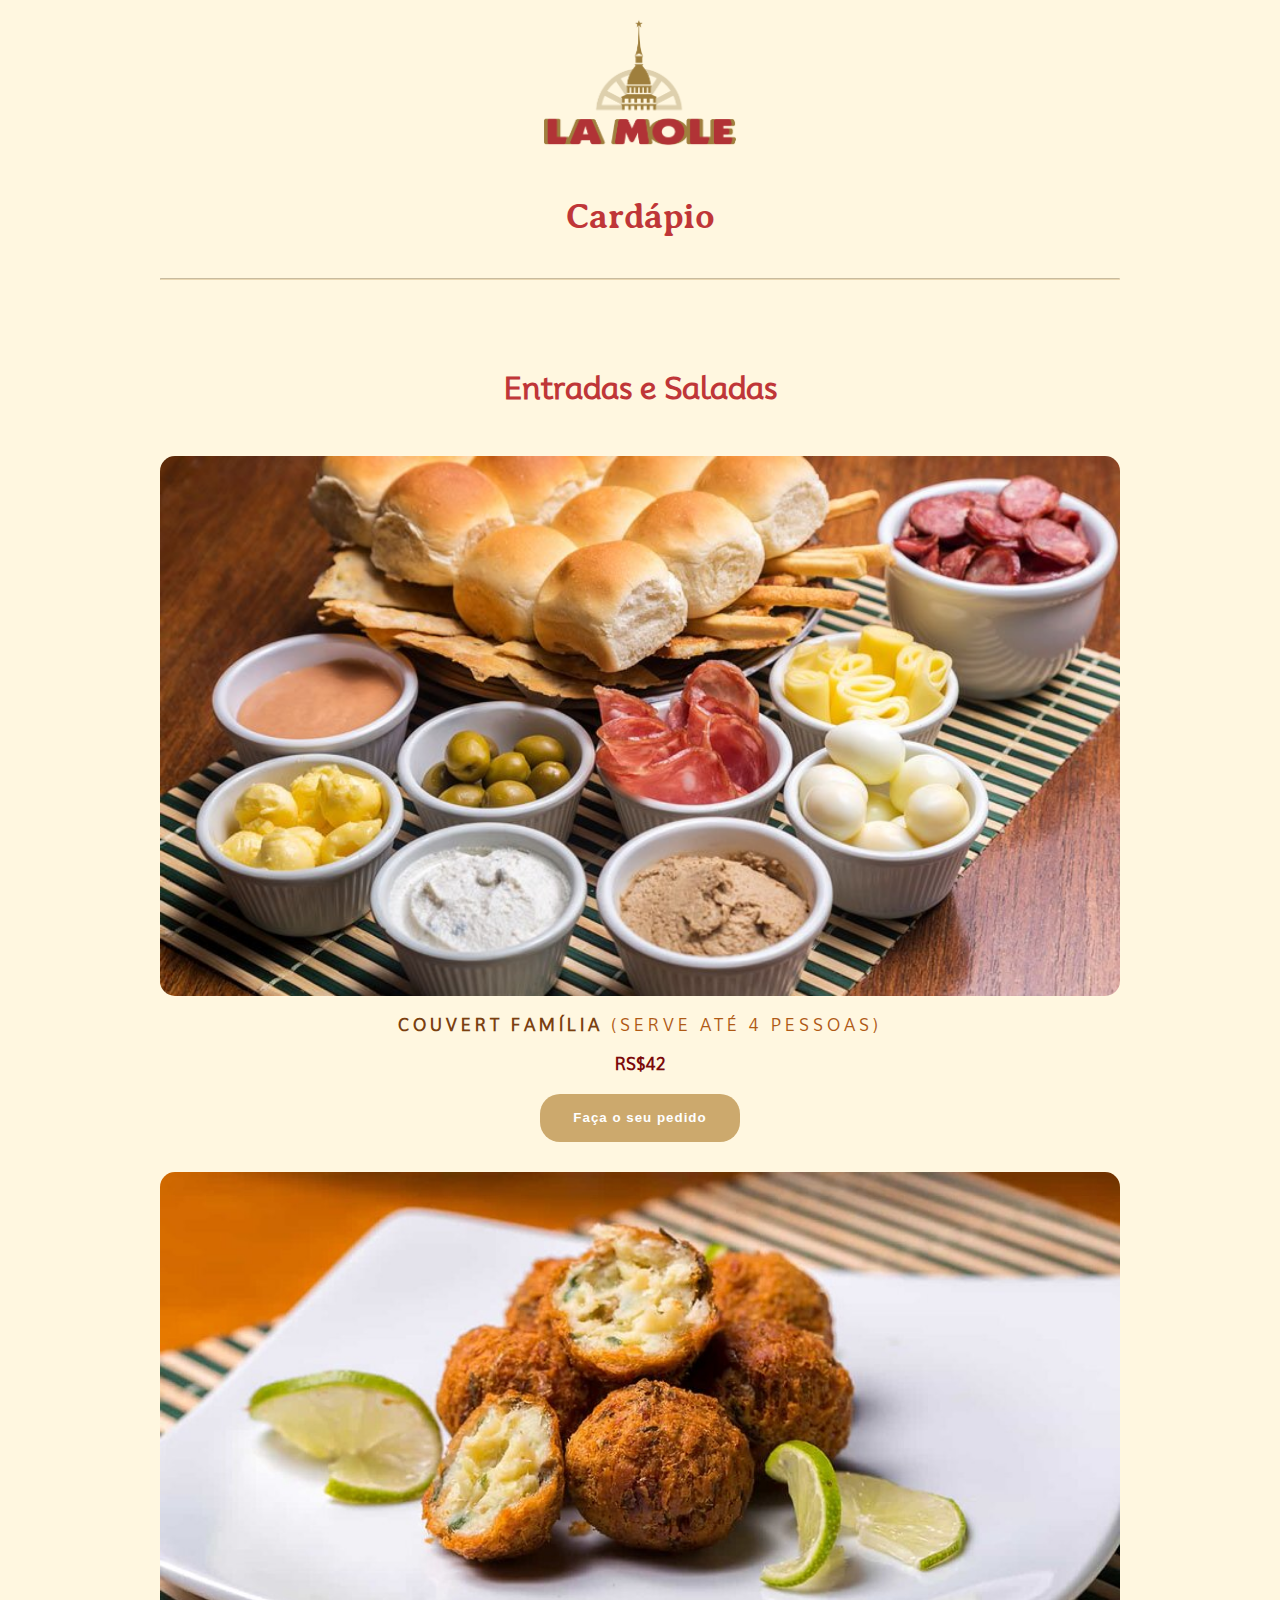
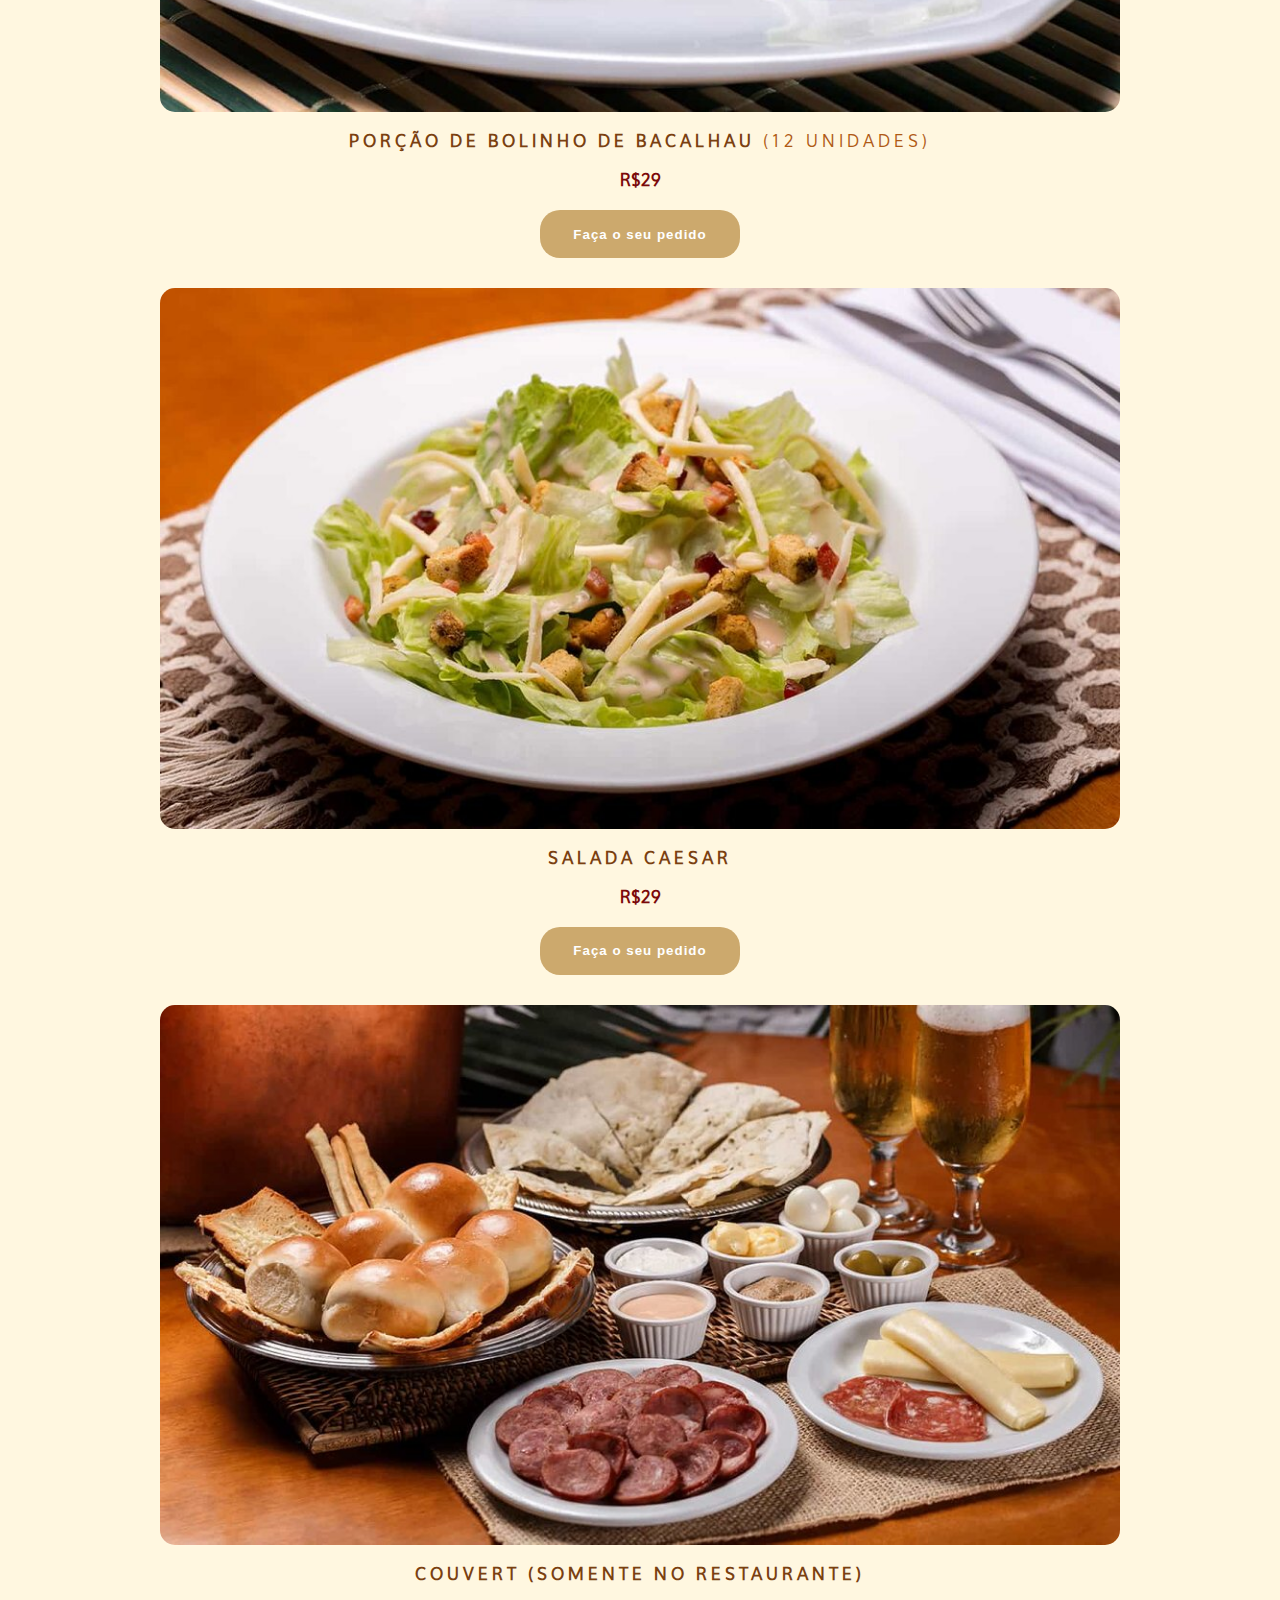
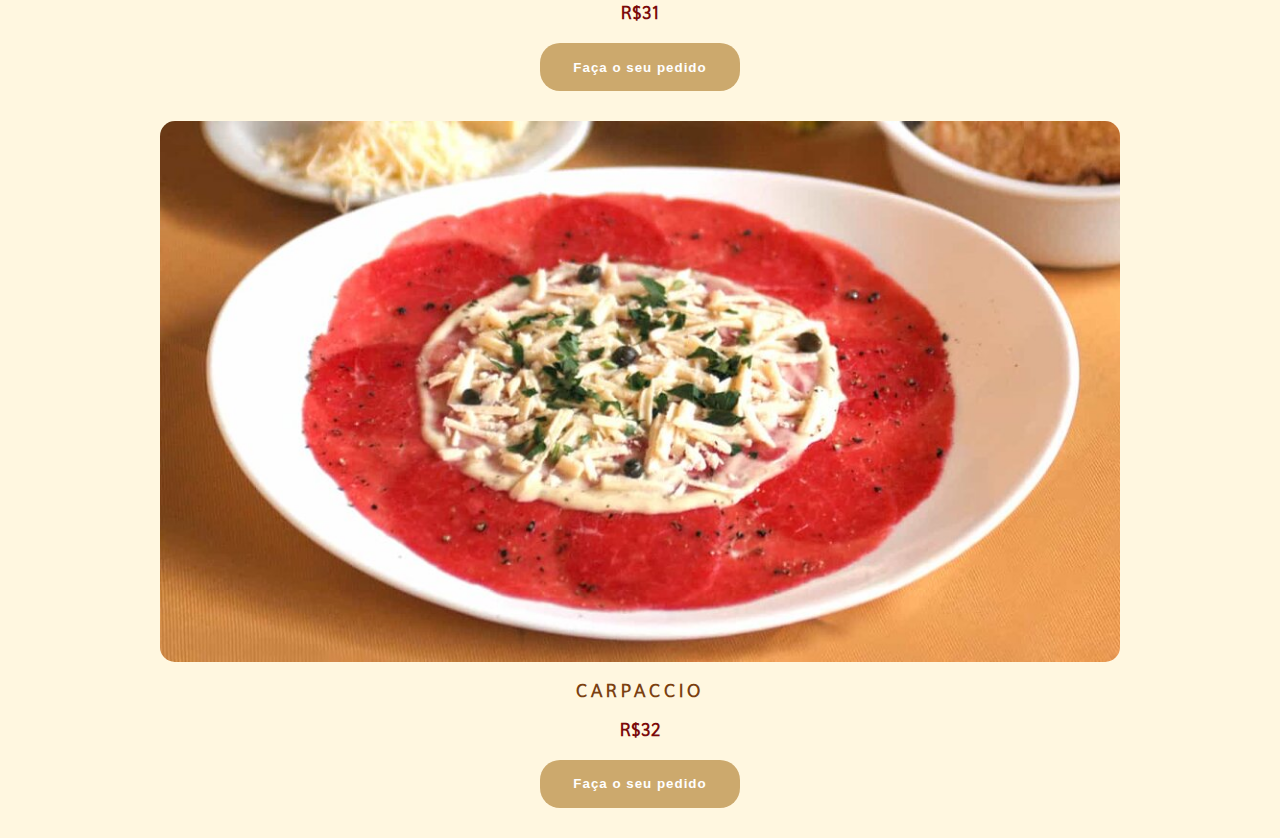
==== Cardapio-Precos/index.html @ 957ecf43 "Projeto cardapio sendo finalizado" ====
<!DOCTYPE html>
<html lang="pt-br">
<head>
    <meta charset="UTF-8">
    <meta name="viewport" content="width=device-width, initial-scale=1.0">
    <title>Cardápio --- La Mole Restaurante</title>
    <link rel="stylesheet" href="style.css">
</head>
<body>
    <header>
           <img class="logo" src="assets/logo+la+mole+site.png" alt="logo da empresa">
            <h1>Cardápio</h1>
    </header>
    <div>
        <hr class="linha">
    </div>
    <main>
        <p class="titulo-comida">Entradas e Saladas</p>
        <div class="entradas-saladas">
             <section class="couvert-familia">
                    <img class="couvert-fml" src="assets/EntradaSaladas/couvert-família.jpg" alt="couvert-família">
                    <p class="text-img">Couvert Família <span>(Serve até 4 Pessoas)</span></p>
                    <p class="price">RS$42</p>
                    <input type="button" value="Faça o seu pedido">
             </section>
             <section class="comida-bacalhau">
                <img class="bacalhau" src="assets/EntradaSaladas/Bacalhau.jpg" alt="Comida Bacalhau">
                <p class="text-img">Porção de bolinho de bacalhau <span>(12 Unidades)</span></p>
                <p class="price">R$29</p>
                <input type="button" value="Faça o seu pedido">  
             </section>
             <section class="caesar-salada">
                <img class="salada-caesar" src="assets/EntradaSaladas/Salada-caesar.jpg" alt="Salada caesar">
                <p class="text-img">Salada caesar</p>
                <p class="price">R$29</p>
                <input type="button" value="Faça o seu pedido"> 
             </section>
             <section class="couvert">
                <img class="solo-couvert" src="assets/EntradaSaladas/couvert.jpg" alt="couvert-solo">
                <p class="text-img">Couvert (Somente no Restaurante)</p>
                <p class="price">R$31</p>
                <input type="button" value="Faça o seu pedido"> 
             </section>
             <section class="carpaccio-prato">
                <img class="carpaccio" src="assets/EntradaSaladas/Carpaccio.jpg" alt="carpaccio">
                <p class="text-img">Carpaccio</p>
                <p class="price">R$32</p>
                <input type="button" value="Faça o seu pedido"> 
             </section>
        </div>
    </main>
    <footer>

    </footer>
</body>
</html>
---- Cardapio-Precos/style.css ----
@charset "UTF-8";

@import url('https://fonts.googleapis.com/css2?family=Averia+Serif+Libre:ital,wght@0,300;0,400;0,700;1,300;1,400;1,700&family=Mooli&display=swap');


* {
    box-sizing: border-box;
    padding: 0;
    margin: 0;
}

:root {
    --titulos: 'Averia Serif Libre', cursive;
    --textos: 'Mooli', sans-serif;
    --cor1: #cca96d;
    --cor2: #BF3638;
    --cor3: #7A4010;
    --cor4: #7B0909;
    --cor5: #af5a15;
}

body {
    background-color: #FFF7E0;
}

.logo{
    display: block;
    margin: auto;
    width: 15vw;
    margin-top: 17px;
    margin-bottom: 50px;
}

h1 {
    font-family: var(--titulos);
    color: var(--cor2);
    text-align: center;
    font-size: 35px;
    font-weight: 700;
    margin-bottom: 40px;
}

.linha {
    width: 75vw;
    margin: auto;
    border-color: var(--cor1);
    border-radius: 1px;
    opacity: 0.4;
}

main {
    margin-top: 90px;
}

.titulo-comida {
    font-family: var(--textos);
    color: var(--cor2);
    text-align: center;
    font-size: 30px;
    font-weight: 600;
    margin-bottom: 50px;
}


.couvert-familia {
    display: flex;
    flex-direction: column;
}

.couvert-fml {
    display: block;
    margin: auto;
}


section > img {
    width: 75vw;
    border-radius: 15px;
}

.text-img {
    font-family: var(--textos);
    width: 90vw;
    color: var(--cor3);
    font-weight: 800;
    margin: auto;
    text-align: center;
    margin-top: 20px;
    letter-spacing: 4px;
    text-transform: uppercase;
}

span {
    color: var(--cor5);
    font-weight: 400;
}

.price {
    color: #7B0909;
    margin: auto;
    font-family: var(--textos);
    font-weight: 900;
    text-align: center;
    margin-top: 20px;
}

input[type=button] {
    background-color: var(--cor1);
    color: white;
    text-align: center;
    font-weight: 900;
    width: 200px;
    height: 48px;
    margin: auto;
    margin-top: 20px;
    margin-bottom: 30px;
    padding: 0px;
    border: none;
    border-radius: 20px;
    letter-spacing: 1px;
}

input[type=button]:hover {
    opacity: 0.9;
    cursor: pointer;
}

.comida-bacalhau {
    display: flex;
    flex-direction: column;
}

.bacalhau {
    display: block;
    margin: auto;
}

.caesar-salada {
    display: flex;
    flex-direction: column;
}

.salada-caesar {
    margin: auto;
}

.couvert {
    display: flex;
    flex-direction: column;
}

.solo-couvert {
    margin: auto;
}

.carpaccio-prato {
    display: flex;
    flex-direction: column;
}

.carpaccio {
    margin: auto;
}
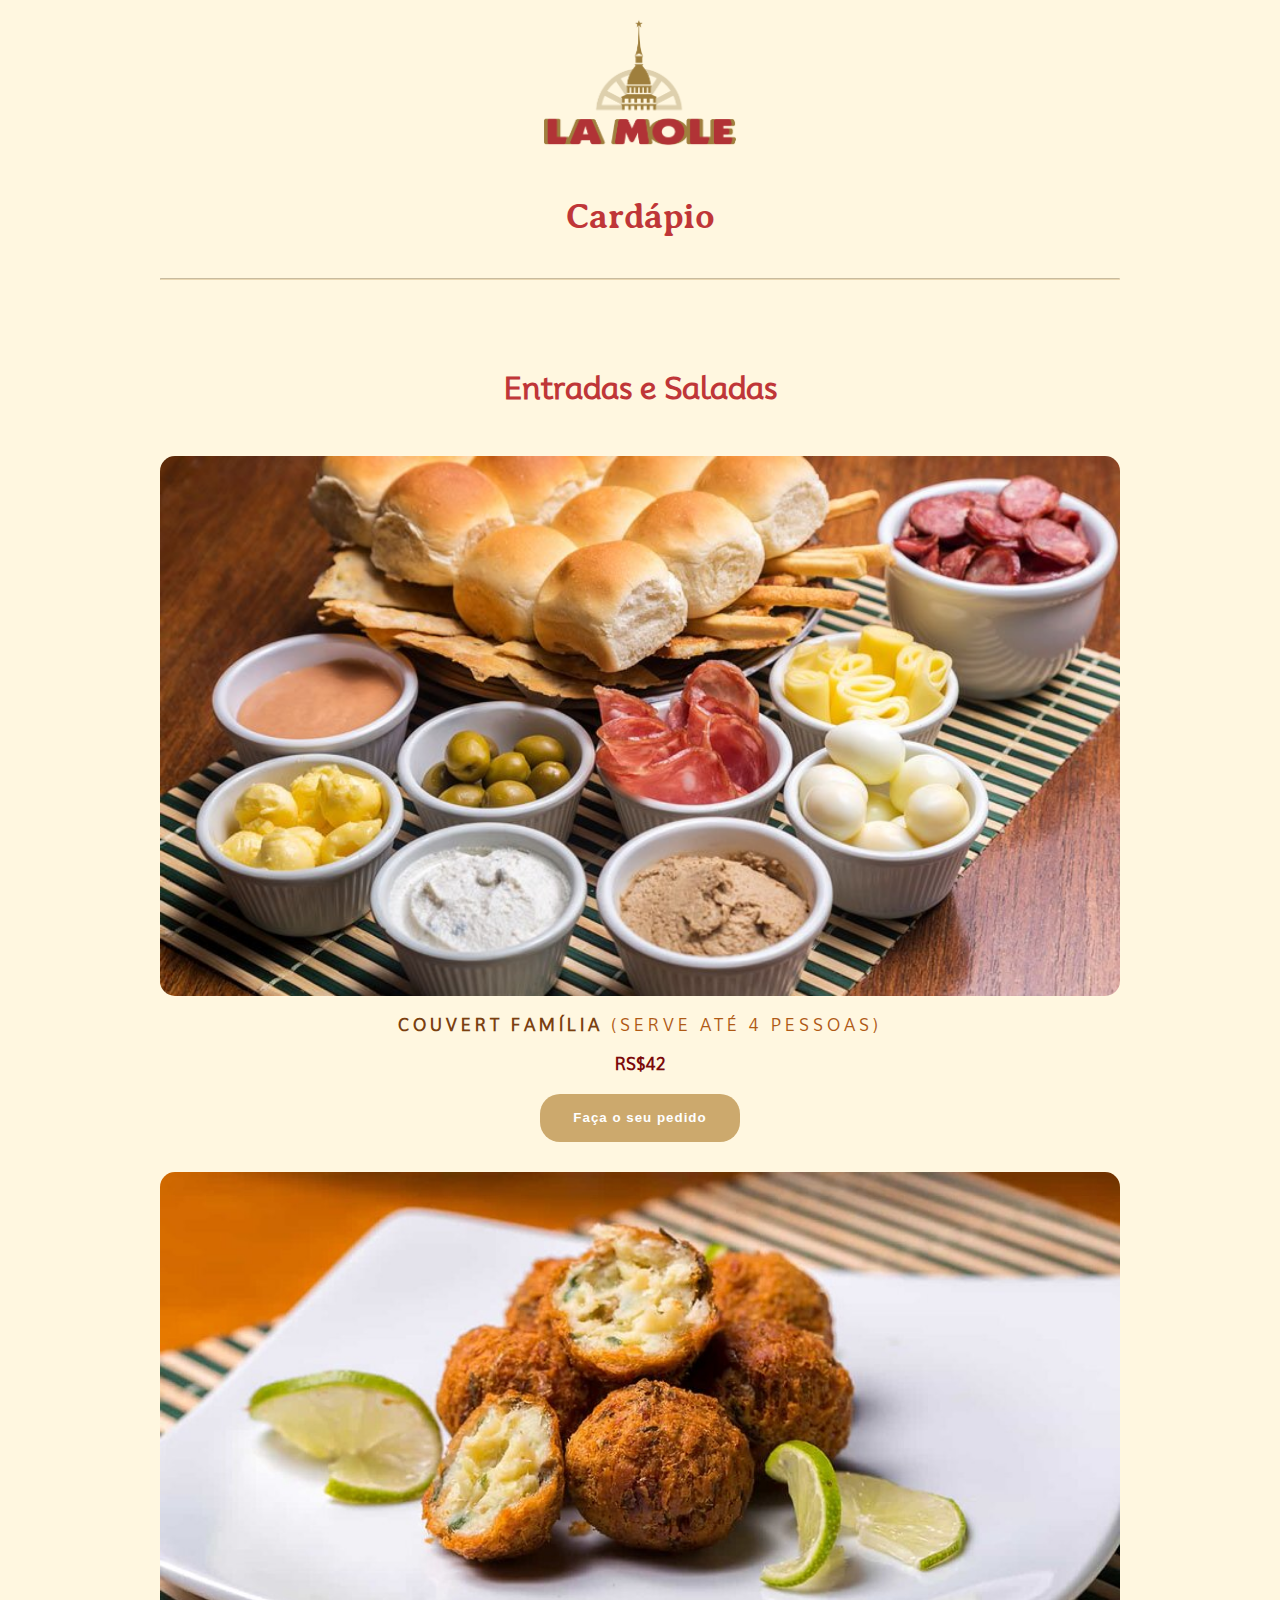
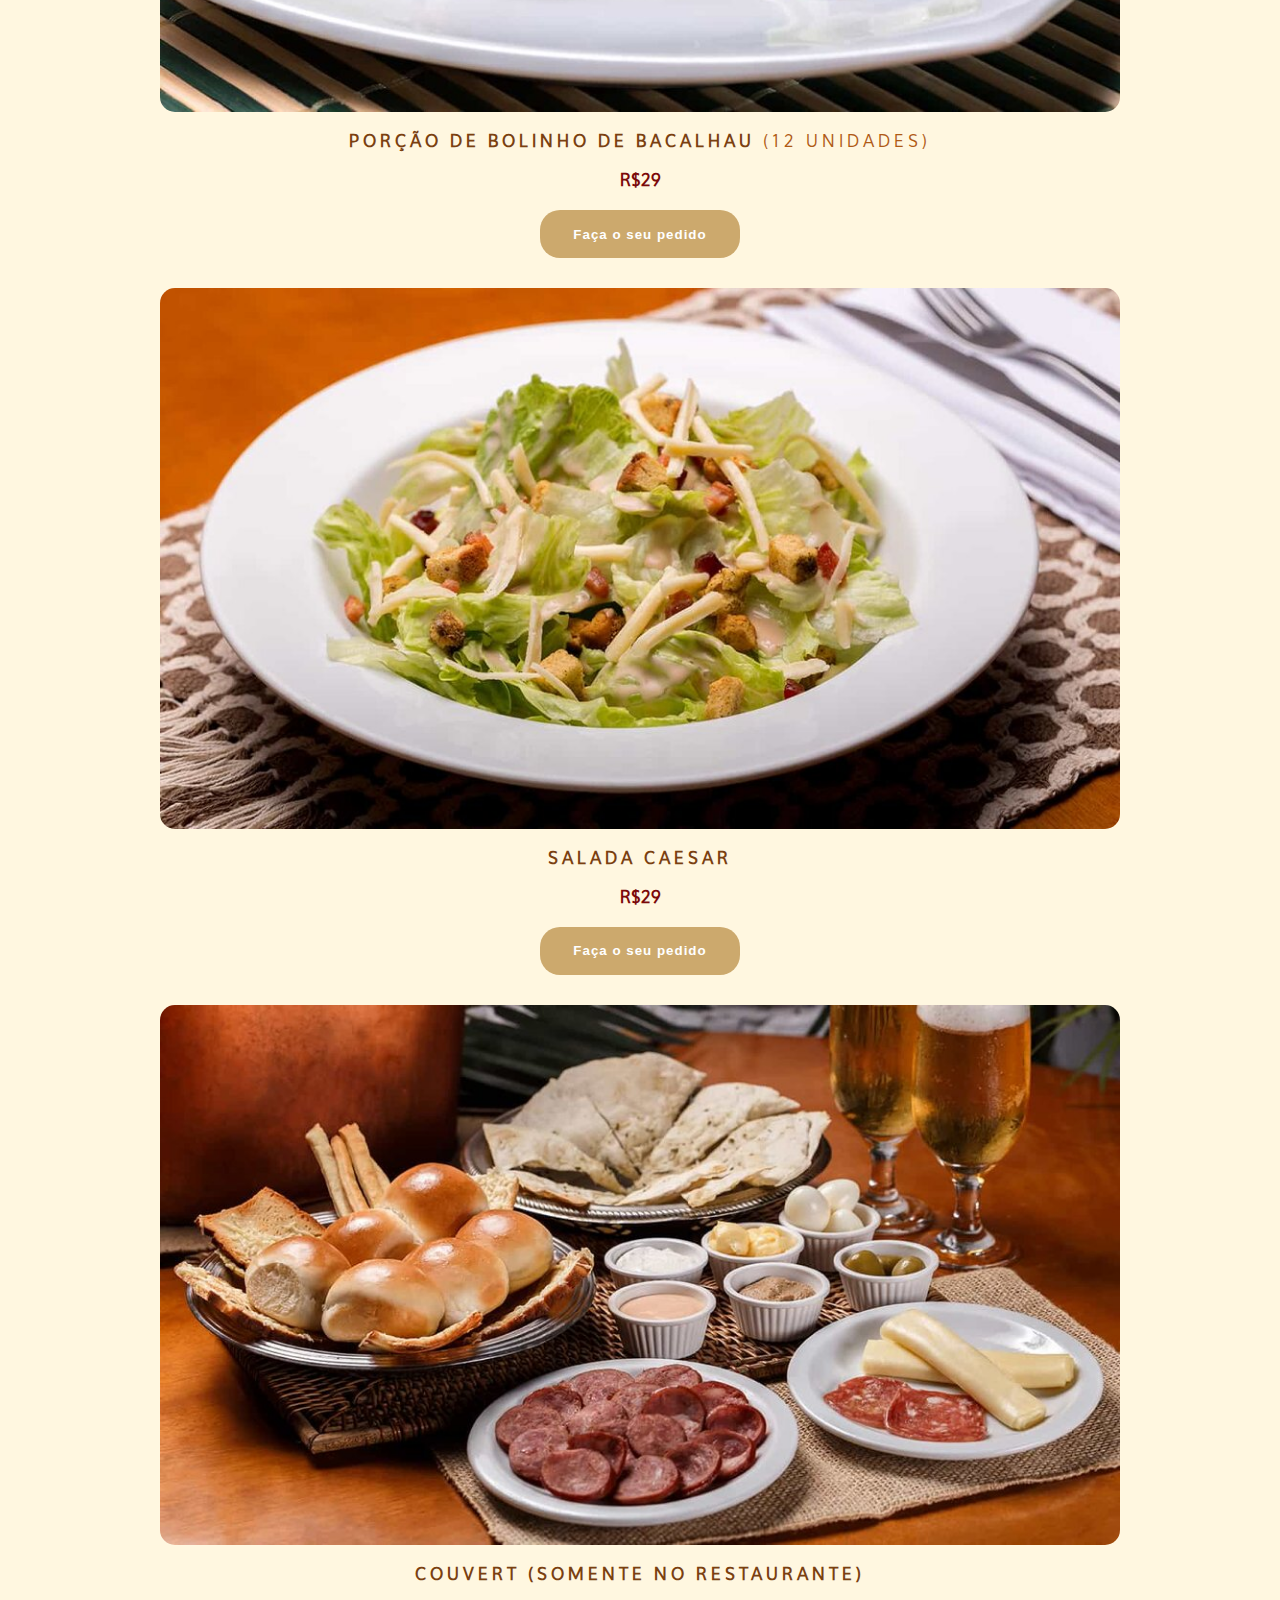
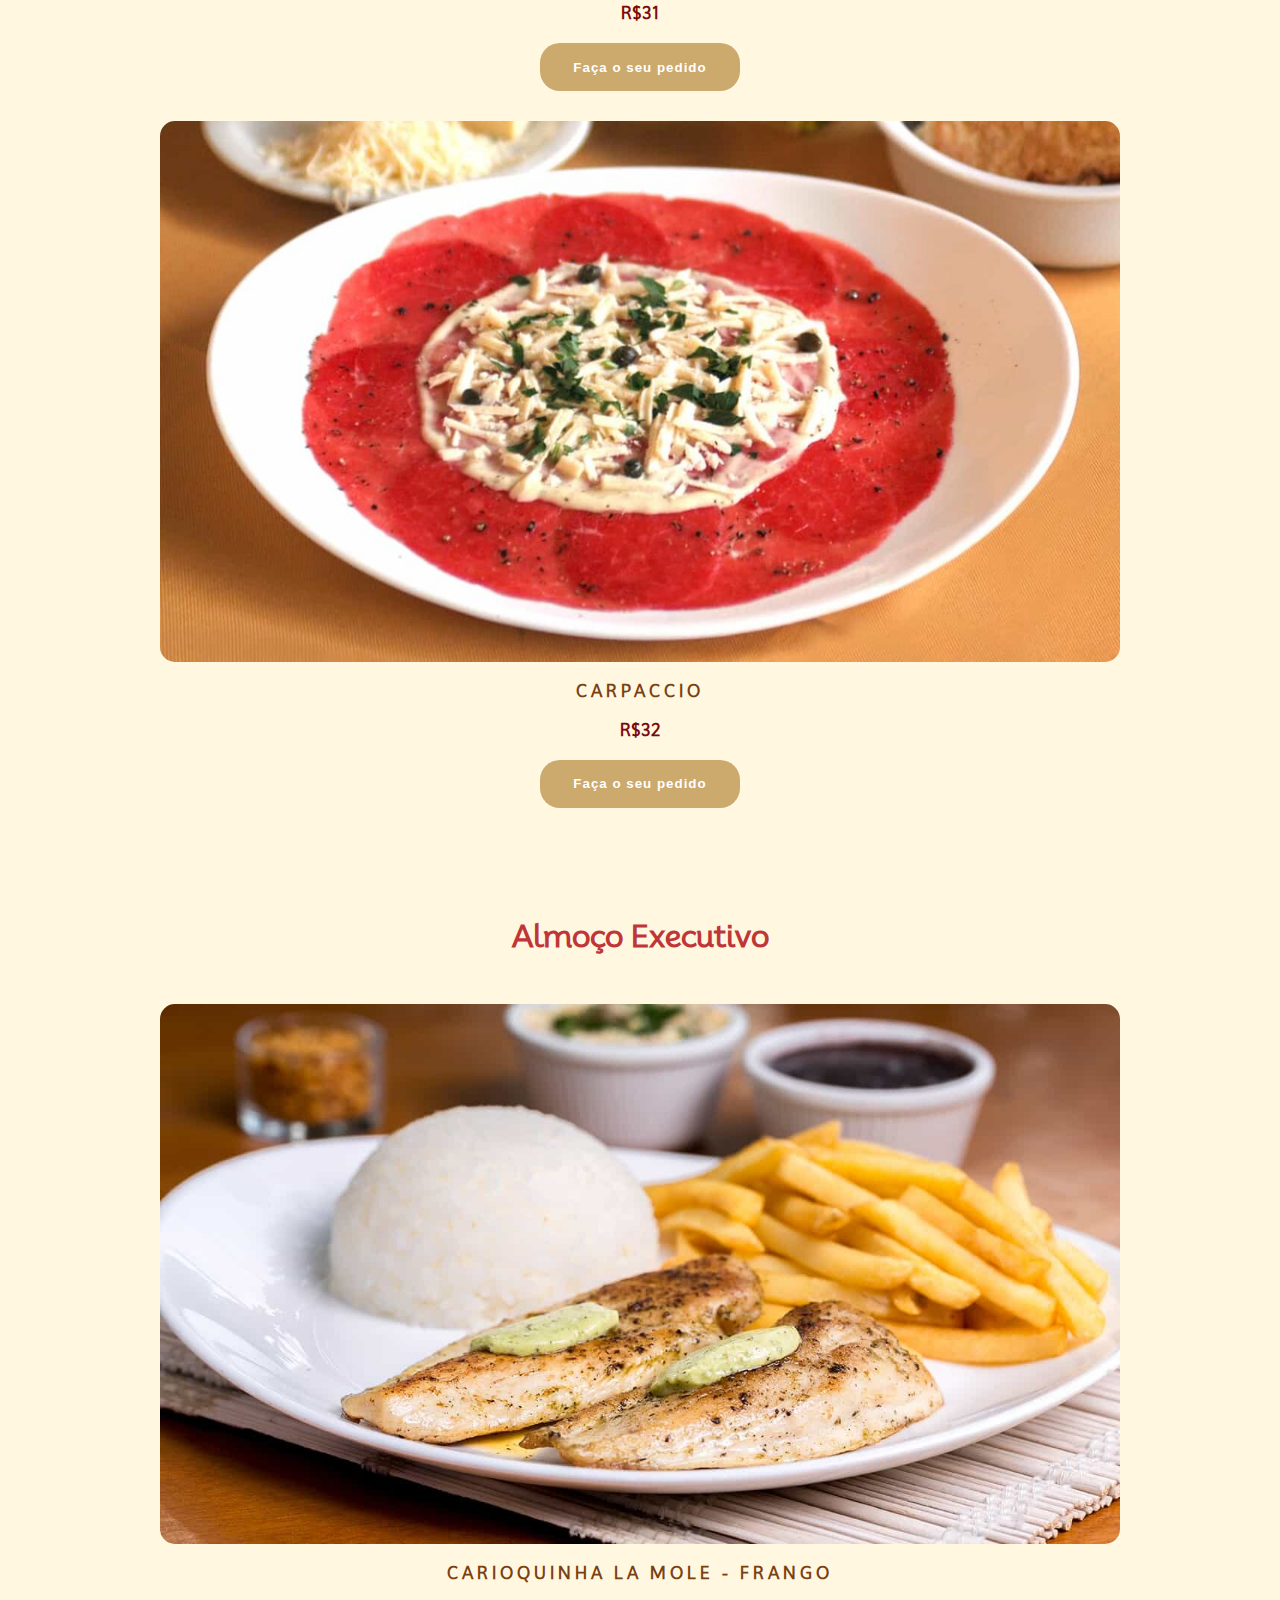
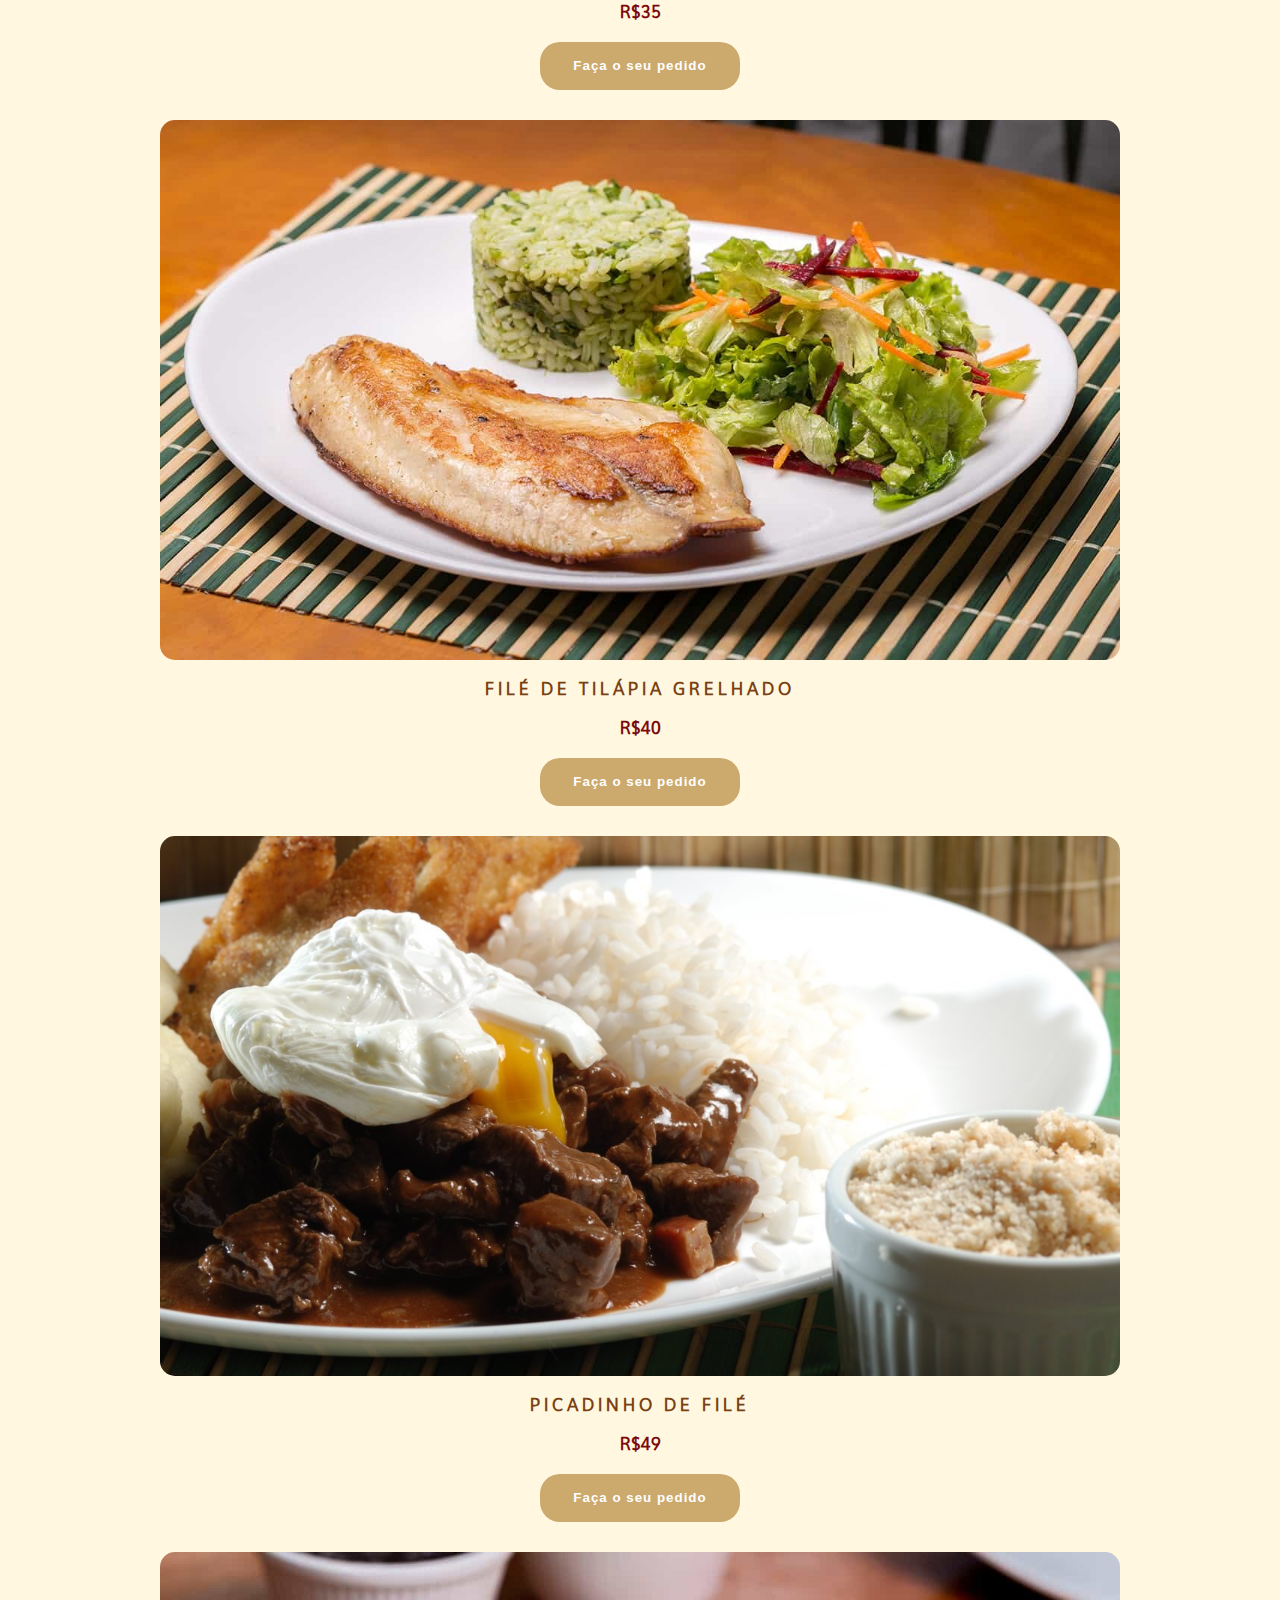
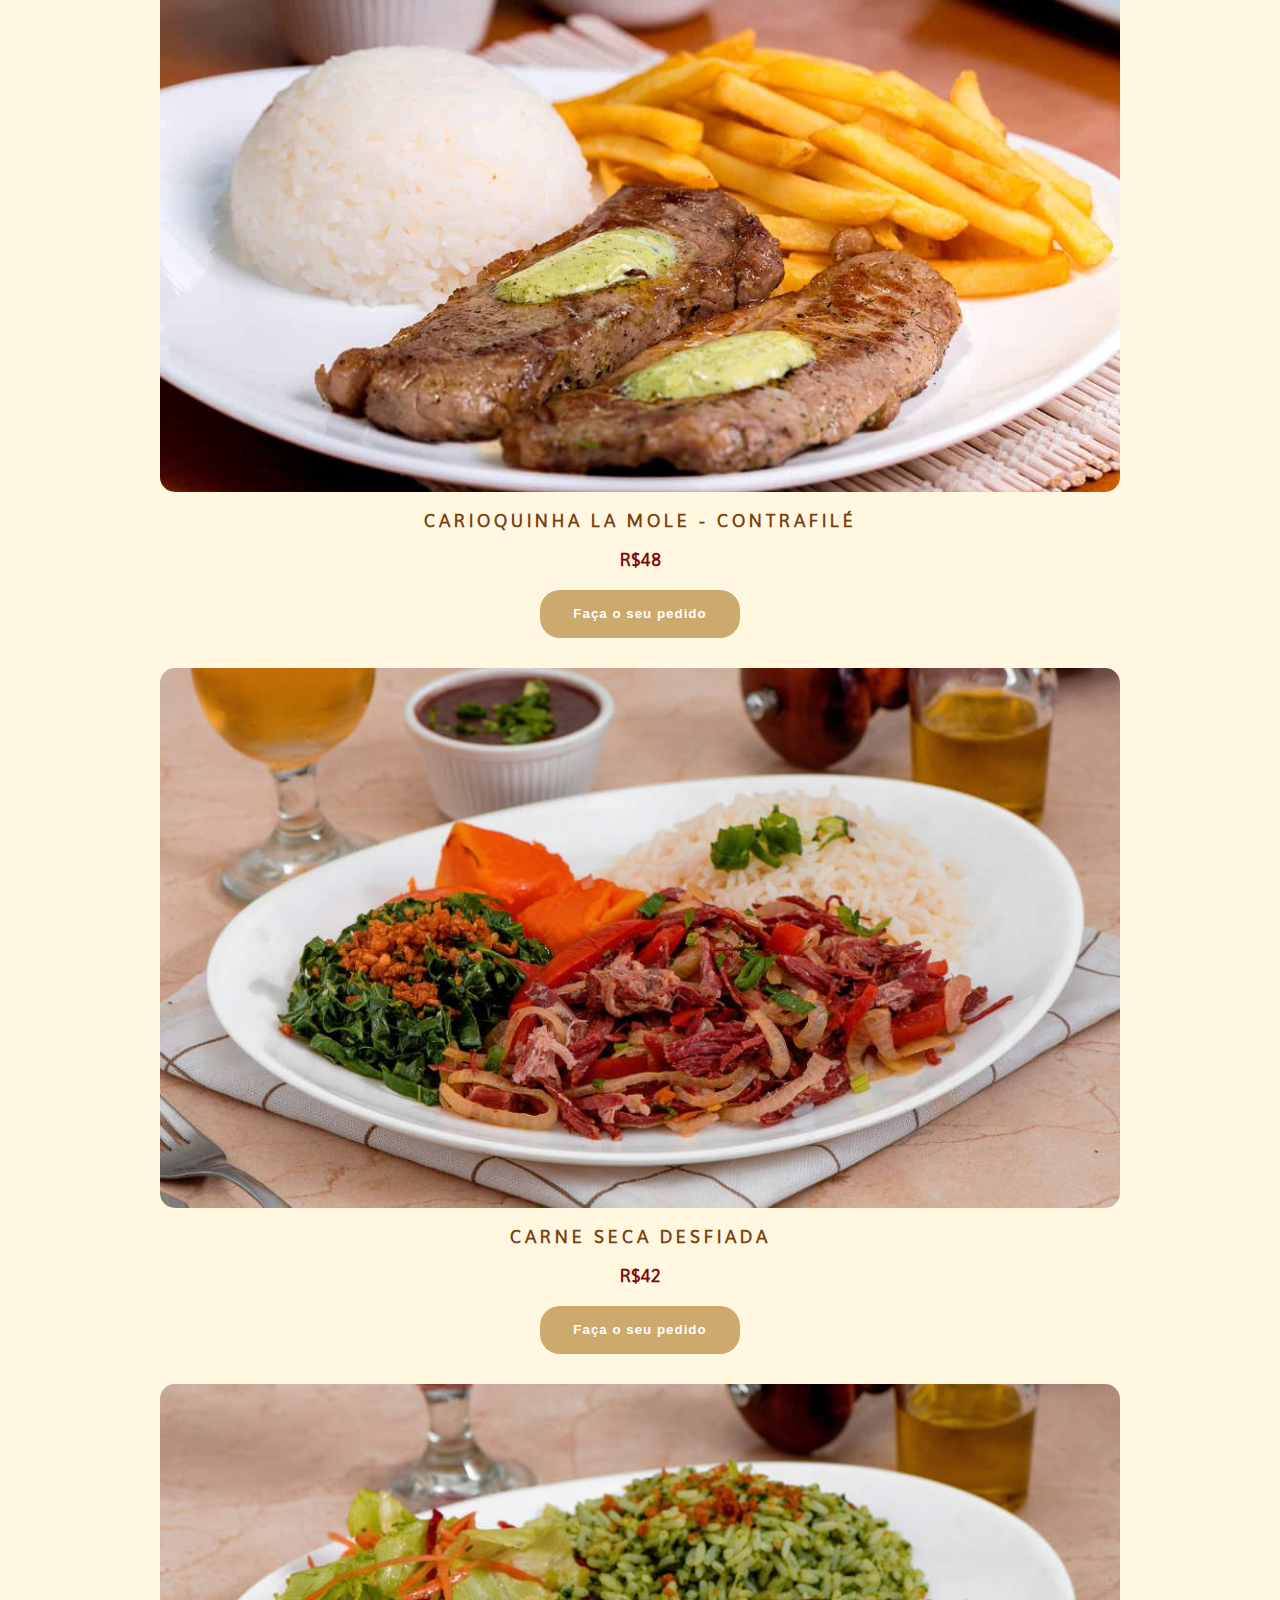
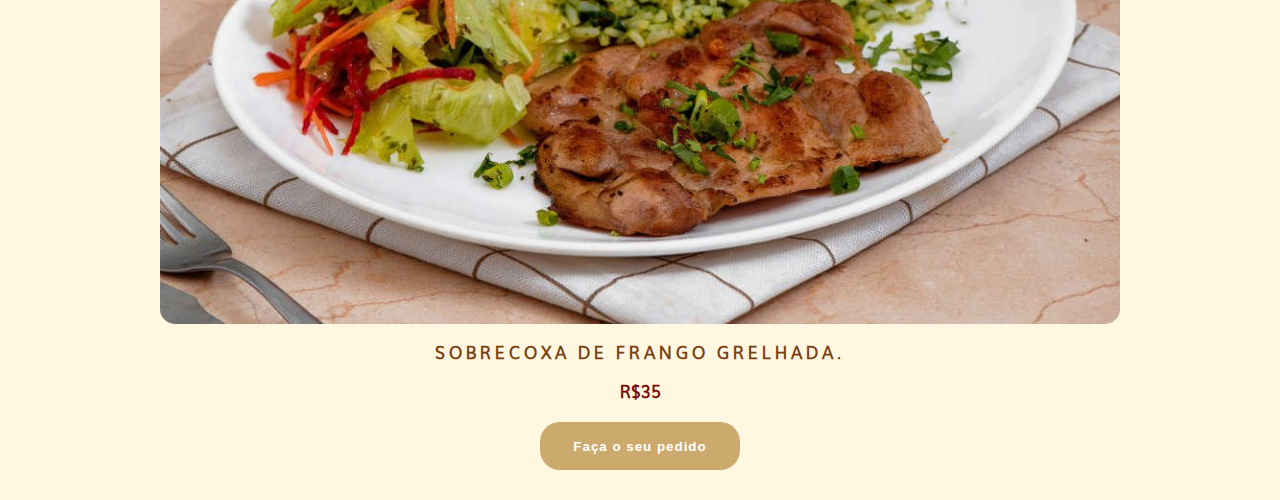
==== commit d9b68722: "Finalizado o mobile fist" ====
--- a/Cardapio-Precos/index.html
+++ b/Cardapio-Precos/index.html
@@ -5,6 +5,7 @@
     <meta name="viewport" content="width=device-width, initial-scale=1.0">
     <title>Cardápio --- La Mole Restaurante</title>
     <link rel="stylesheet" href="style.css">
+    <link rel="stylesheet" href="midia_query.css">
 </head>
 <body>
     <header>
@@ -48,6 +49,46 @@
                 <input type="button" value="Faça o seu pedido"> 
              </section>
         </div>
+
+        <div class="almoço-executivo">
+            <p class="titulo-comida">Almoço Executivo</p>
+            <section class="frango-carioquinha">
+                    <img class="carioquinha-frango" src="assets/almo-executivo/carioquinha-de-frango.jpg" alt="carioquinha de frango">
+                    <p class="text-img">carioquinha la mole - frango</p>
+                    <p class="price">R$35</p>
+                    <input type="button" value="Faça o seu pedido"> 
+            </section>
+            <section class="tilapia-comida">
+                <img class="tilapia" src="assets/almo-executivo/tilapia.jpg" alt="tilapia">
+                <p class="text-img">Filé de tilápia grelhado</p>
+                <p class="price">R$40</p>
+                <input type="button" value="Faça o seu pedido"> 
+            </section>
+            <section class="picadinho">
+                <img class="picadinho-file" src="assets/almo-executivo/Picadinho.jpg" alt="picadinho de filé">
+                <p class="text-img">picadinho de filé</p>
+                <p class="price">R$49</p>
+                <input type="button" value="Faça o seu pedido"> 
+            </section>
+            <section class="carne-carioquinha">
+                <img class="carioquinha-carne" src="assets/almo-executivo/Carioquinha-de-carne.jpg" alt="carioquinha de carne">
+                <p class="text-img">carioquinha la mole - contrafilé</p>
+                <p class="price">R$48</p>
+                <input type="button" value="Faça o seu pedido"> 
+            </section>
+            <section>
+                <img src="assets/almo-executivo/Carne+Seca.jpg" alt="carne seca desfiada">
+                <p class="text-img">carne seca desfiada</p>
+                <p class="price">R$42</p>
+                <input type="button" value="Faça o seu pedido"> 
+            </section>
+            <section>
+                <img src="assets/almo-executivo/Sobrecoxa+de+Frango+Grelhada+.jpg" alt="sobrecoxa de frango">
+                <p class="text-img">sobrecoxa de frango grelhada.</p>
+                <p class="price">R$35</p>
+                <input type="button" value="Faça o seu pedido"> 
+            </section>
+        </div>
     </main>
     <footer>
 
--- a/Cardapio-Precos/style.css
+++ b/Cardapio-Precos/style.css
@@ -58,6 +58,7 @@
     text-align: center;
     font-size: 30px;
     font-weight: 600;
+    margin-top: 80px;
     margin-bottom: 50px;
 }
 
@@ -68,14 +69,19 @@
 }
 
 .couvert-fml {
-    display: block;
+    display: inline-block;
     margin: auto;
 }
 
+section {
+    display: flex;
+    flex-direction: column;
+}
 
 section > img {
     width: 75vw;
     border-radius: 15px;
+    margin: auto;
 }
 
 .text-img {
@@ -123,41 +129,4 @@
 input[type=button]:hover {
     opacity: 0.9;
     cursor: pointer;
-}
-
-.comida-bacalhau {
-    display: flex;
-    flex-direction: column;
-}
-
-.bacalhau {
-    display: block;
-    margin: auto;
-}
-
-.caesar-salada {
-    display: flex;
-    flex-direction: column;
-}
-
-.salada-caesar {
-    margin: auto;
-}
-
-.couvert {
-    display: flex;
-    flex-direction: column;
-}
-
-.solo-couvert {
-    margin: auto;
-}
-
-.carpaccio-prato {
-    display: flex;
-    flex-direction: column;
-}
-
-.carpaccio {
-    margin: auto;
 }--- a/Cardapio-Precos/midia_query.css
+++ b/Cardapio-Precos/midia_query.css
@@ -0,0 +1 @@
+@charset "UTF-8";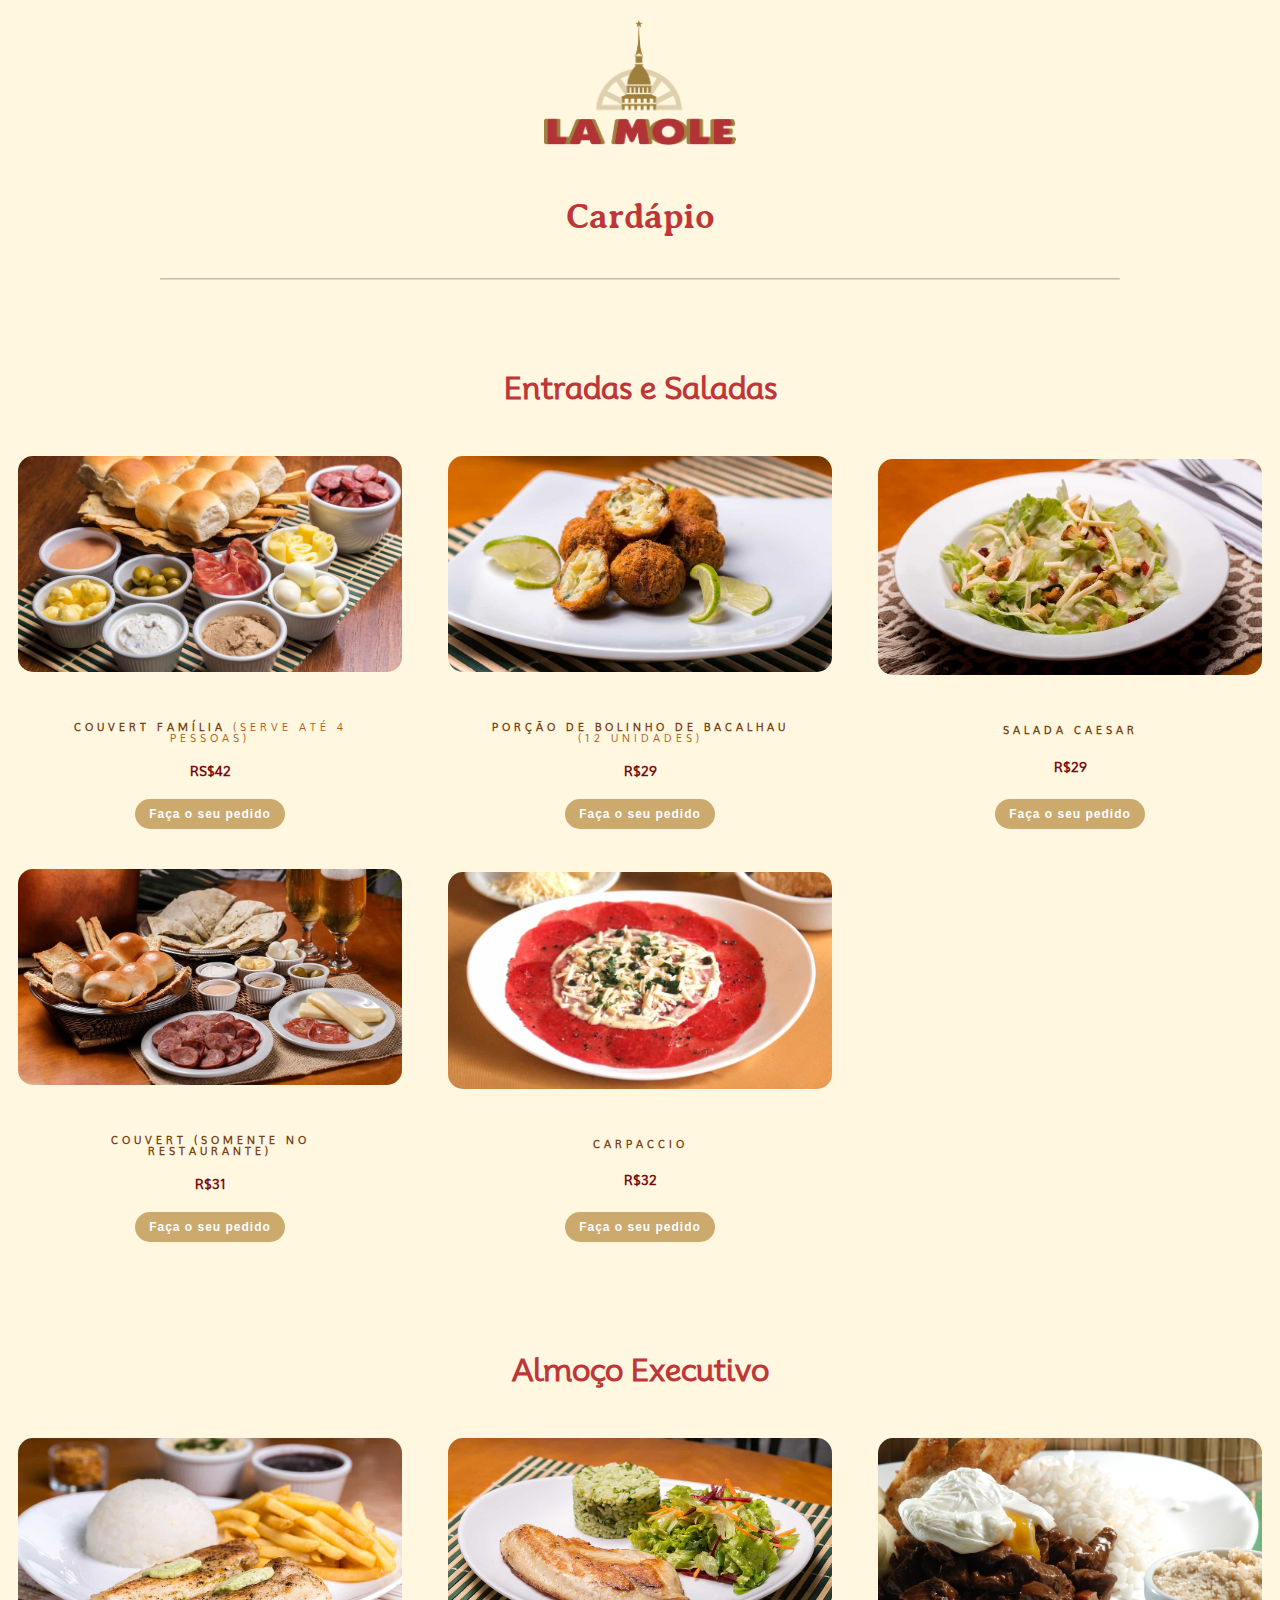
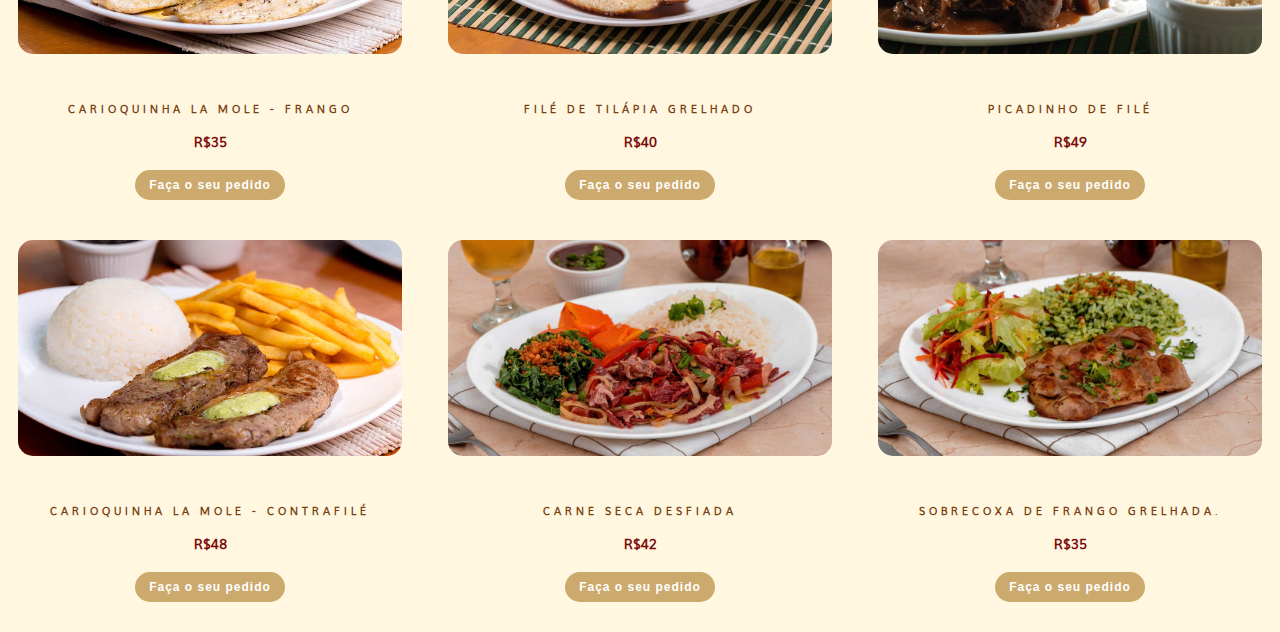
==== commit f7e32f03: "Projeto finalizado" ====
--- a/Cardapio-Precos/index.html
+++ b/Cardapio-Precos/index.html
@@ -3,9 +3,9 @@
 <head>
     <meta charset="UTF-8">
     <meta name="viewport" content="width=device-width, initial-scale=1.0">
-    <title>Cardápio --- La Mole Restaurante</title>
     <link rel="stylesheet" href="style.css">
     <link rel="stylesheet" href="midia_query.css">
+    <title>Cardápio --- La Mole Restaurante</title>
 </head>
 <body>
     <header>
@@ -49,9 +49,8 @@
                 <input type="button" value="Faça o seu pedido"> 
              </section>
         </div>
-
+        <p class="titulo-comida">Almoço Executivo</p>
         <div class="almoço-executivo">
-            <p class="titulo-comida">Almoço Executivo</p>
             <section class="frango-carioquinha">
                     <img class="carioquinha-frango" src="assets/almo-executivo/carioquinha-de-frango.jpg" alt="carioquinha de frango">
                     <p class="text-img">carioquinha la mole - frango</p>
--- a/Cardapio-Precos/style.css
+++ b/Cardapio-Precos/style.css
@@ -63,15 +63,6 @@
 }
 
 
-.couvert-familia {
-    display: flex;
-    flex-direction: column;
-}
-
-.couvert-fml {
-    display: inline-block;
-    margin: auto;
-}
 
 section {
     display: flex;
--- a/Cardapio-Precos/midia_query.css
+++ b/Cardapio-Precos/midia_query.css
@@ -1 +1,37 @@
-@charset "UTF-8";+@charset "UTF-8";
+
+@media screen and (min-width: 640px) {
+
+    .entradas-saladas{
+        display: grid;
+        grid-template-columns: repeat(3, 1fr); 
+        gap: 10px; 
+    }
+
+    .almoço-executivo {
+        display: grid;
+        grid-template-columns: repeat(3, 1fr); 
+        gap: 10px; 
+    }
+
+    section > img {
+        width: 30vw;
+        margin-bottom: 30px;
+    }
+
+    .text-img {
+        width: 25vw;
+        font-size: 60%;
+    }
+
+    .price {
+        font-size: 79%;
+    }
+
+    input[type=button] {
+        height: 30px;
+        width: 150px;
+        font-size: 12px;
+        font-weight: 600;
+    }
+}